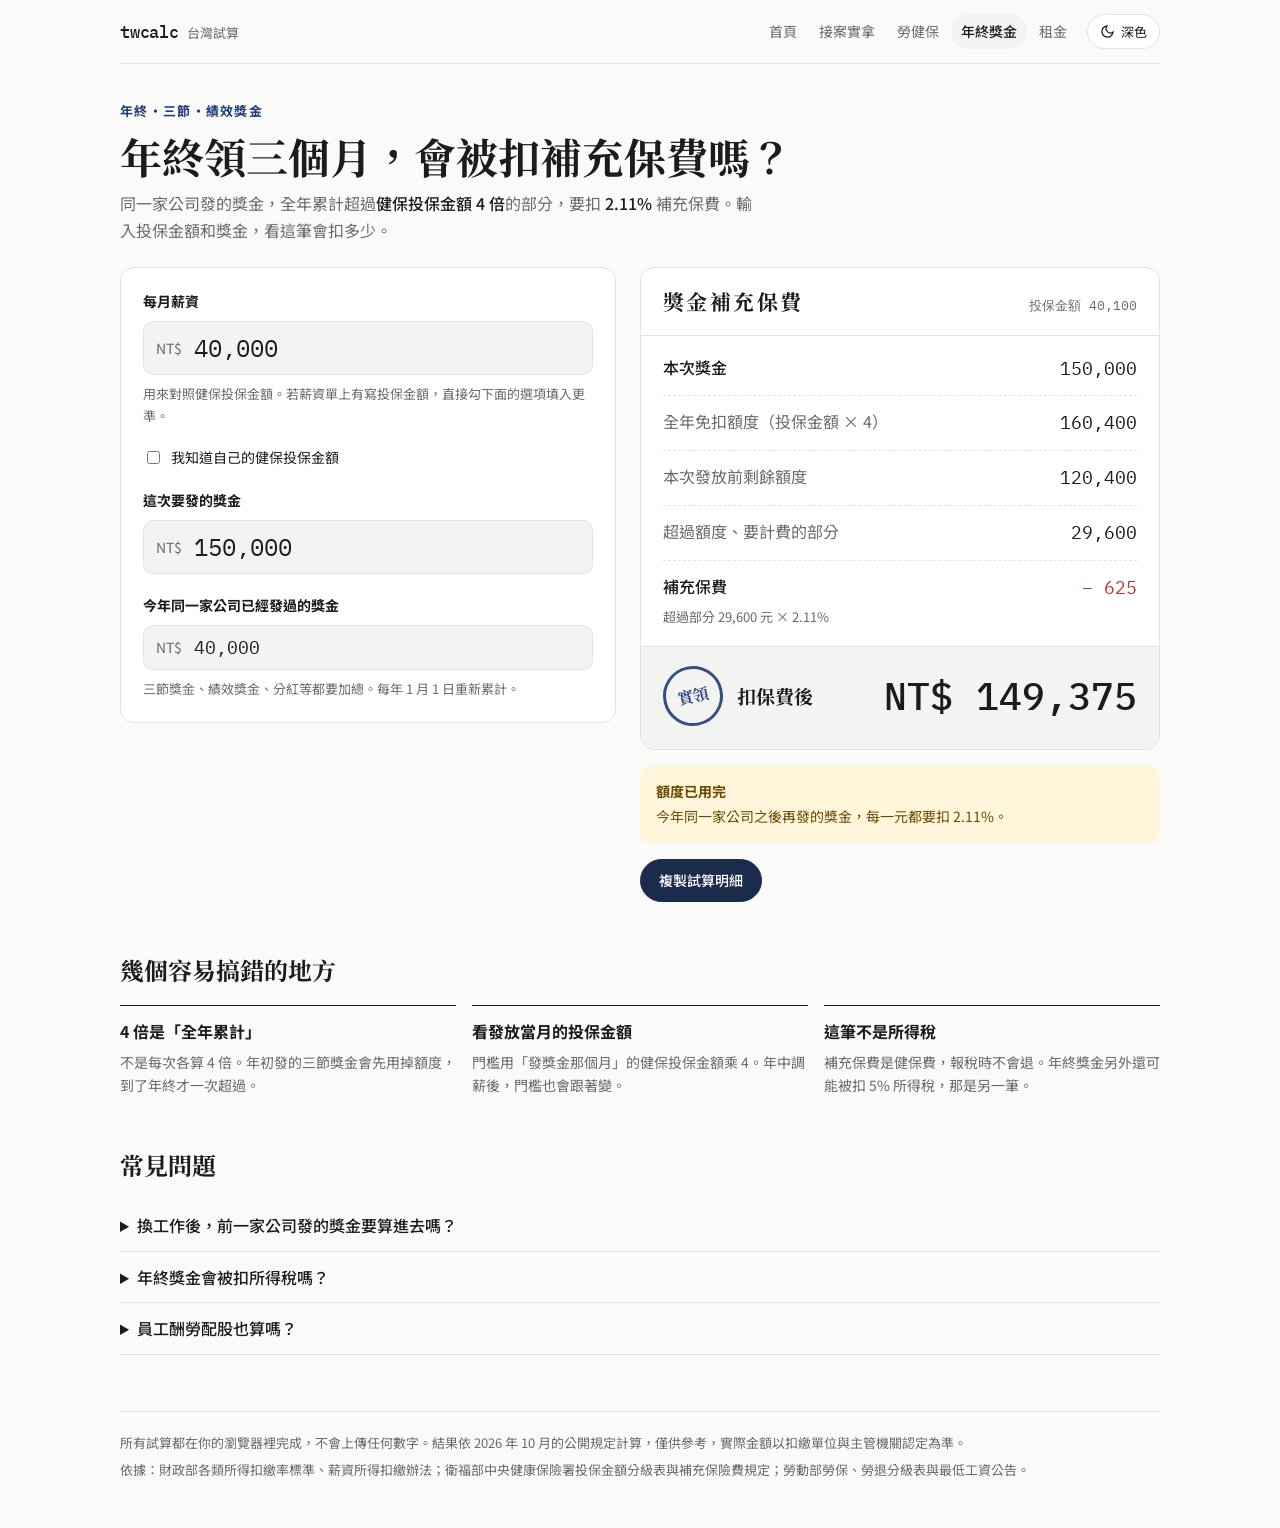
==== bonus/index.html @ 4d712dc9 "Add twcalc site: payroll, freelance, bonus, and rent calculators Static site with light/dark themes," ====
<!doctype html>
<html lang="zh-Hant-TW">
<head>
<meta charset="utf-8">
<meta name="viewport" content="width=device-width,initial-scale=1,viewport-fit=cover">
<title>年終獎金補充保費試算｜twcalc 台灣試算</title>
<meta name="description" content="年終、三節獎金會不會被扣二代健保補充保費？輸入投保金額與獎金，算出超過 4 倍門檻要扣多少。">
<link rel="canonical" href="https://vic510.github.io/twcalc/bonus/">
<meta property="og:type" content="website">
<meta property="og:title" content="年終獎金補充保費試算｜twcalc 台灣試算">
<meta property="og:description" content="年終、三節獎金會不會被扣二代健保補充保費？輸入投保金額與獎金，算出超過 4 倍門檻要扣多少。">
<meta property="og:url" content="https://vic510.github.io/twcalc/bonus/">
<meta property="og:locale" content="zh_TW">
<meta name="theme-color" content="#1B2B4B">
<link rel="icon" href="data:image/svg+xml,%3Csvg xmlns='http://www.w3.org/2000/svg' viewBox='0 0 32 32'%3E%3Crect width='32' height='32' rx='8' fill='%231B2B4B'/%3E%3Ctext x='16' y='22' font-size='17' text-anchor='middle' fill='white' font-family='monospace'%3Etw%3C/text%3E%3C/svg%3E">
<script>try{document.documentElement.dataset.theme=localStorage.getItem('twcalc-theme')||'light'}catch(e){document.documentElement.dataset.theme='light'}</script>
<link rel="preconnect" href="https://fonts.googleapis.com">
<link rel="preconnect" href="https://fonts.gstatic.com" crossorigin>
<link rel="stylesheet" href="https://fonts.googleapis.com/css2?family=Noto+Serif+TC:wght@700&family=Noto+Sans+TC:wght@400;500;700&family=IBM+Plex+Mono:wght@400;500&display=swap">
<link rel="stylesheet" href="../assets/site.css">
<script type="application/ld+json">{"@context": "https://schema.org", "@type": "WebApplication", "name": "年終獎金補充保費試算", "url": "https://vic510.github.io/twcalc/bonus/", "applicationCategory": "FinanceApplication", "operatingSystem": "Any", "inLanguage": "zh-Hant-TW", "offers": {"@type": "Offer", "price": "0", "priceCurrency": "TWD"}, "description": "年終、三節獎金會不會被扣二代健保補充保費？輸入投保金額與獎金，算出超過 4 倍門檻要扣多少。"}</script>
</head>
<body>
<div class="wrap">
<nav class="nav" aria-label="主要">
  <a class="brand" href="../"><b>twcalc</b><span>台灣試算</span></a>
  <div class="nav-r"><div class="links"><a href="../" class="keep">首頁</a><a href="../freelance/">接案實拿</a><a href="../payroll/">勞健保</a><a href="../bonus/" aria-current="page">年終獎金</a><a href="../rent/">租金</a></div><button class="theme" id="theme" type="button"></button></div>
</nav>
  <header class="hero">
    <div class="eyebrow">年終・三節・績效獎金</div>
    <h1><span class="nw">年終領三個月，</span><span class="nw">會被扣補充保費嗎？</span></h1>
    <p class="lede">同一家公司發的獎金，全年累計超過<b>健保投保金額 4 倍</b>的部分，要扣 <b>2.11%</b> 補充保費。輸入投保金額和獎金，看這筆會扣多少。</p>
  </header>

  <div class="main">
    <form class="panel" id="form" autocomplete="off">
      <div class="field">
        <label class="label" for="salary">每月薪資</label>
        <div class="money"><span>NT$</span><input id="salary" inputmode="numeric" value="40,000" aria-describedby="salary-h"></div>
        <div class="hint" id="salary-h">用來對照健保投保金額。若薪資單上有寫投保金額，直接勾下面的選項填入更準。</div>
      </div>
      <label class="check"><input type="checkbox" id="known"> <span>我知道自己的健保投保金額</span></label>
      <div class="field" id="ins-f" hidden>
        <label class="label" for="ins">健保投保金額</label>
        <div class="money sm"><span>NT$</span><input id="ins" inputmode="numeric" value="40,100"></div>
      </div>

      <div class="field">
        <label class="label" for="bonus">這次要發的獎金</label>
        <div class="money"><span>NT$</span><input id="bonus" inputmode="numeric" value="150,000"></div>
      </div>
      <div class="field">
        <label class="label" for="before">今年同一家公司已經發過的獎金</label>
        <div class="money sm"><span>NT$</span><input id="before" inputmode="numeric" value="40,000"></div>
        <div class="hint">三節獎金、績效獎金、分紅等都要加總。每年 1 月 1 日重新累計。</div>
      </div>
    </form>

    <div class="side">
      <div class="slip" aria-live="polite">
        <div class="slip-head"><h2>獎金補充保費</h2><span class="code" id="slip-code"></span></div>
        <div class="rows">
          <div class="row"><span class="k">本次獎金</span><span class="v" id="o-bonus"></span></div>
          <div class="row sub"><span class="k">全年免扣額度（投保金額 × 4）</span><span class="v" id="o-cap"></span></div>
          <div class="row sub"><span class="k">本次發放前剩餘額度</span><span class="v" id="o-room"></span></div>
          <div class="row sub"><span class="k">超過額度、要計費的部分</span><span class="v" id="o-over"></span></div>
          <div class="row minus"><span class="k">補充保費</span><span class="v" id="o-prem"></span><span class="why" id="o-why"></span></div>
        </div>
        <div class="net"><span class="netl"><span class="stamp" id="stamp" aria-hidden="true">實領</span><span class="k">扣保費後</span></span><span class="v" id="o-net"></span></div>
      </div>
      <div class="alert" id="tip" hidden></div>
      <div class="actions">
        <button class="btn" type="button" id="copy">複製試算明細</button>
        <span class="toast" id="toast" role="status"></span>
      </div>
    </div>
  </div>

  <section class="info">
    <h2>幾個容易搞錯的地方</h2>
    <div class="grid3">
      <div class="card"><h3>4 倍是「全年累計」</h3><p>不是每次各算 4 倍。年初發的三節獎金會先用掉額度，到了年終才一次超過。</p></div>
      <div class="card"><h3>看發放當月的投保金額</h3><p>門檻用「發獎金那個月」的健保投保金額乘 4。年中調薪後，門檻也會跟著變。</p></div>
      <div class="card"><h3>這筆不是所得稅</h3><p>補充保費是健保費，報稅時不會退。年終獎金另外還可能被扣 5% 所得稅，那是另一筆。</p></div>
    </div>
  </section>

  <section class="info">
    <h2>常見問題</h2>
    <div>
      <details><summary>換工作後，前一家公司發的獎金要算進去嗎？</summary><p>不用。4 倍門檻是以同一個投保單位計算，換到新公司就重新累計。</p></details>
      <details><summary>年終獎金會被扣所得稅嗎？</summary><p>非每月給付的獎金，單次給付達 90,501 元（2026 年）時，公司會先扣 5% 所得稅，報稅時再結算。這和補充保費是兩筆不同的扣款。</p></details>
      <details><summary>員工酬勞配股也算嗎？</summary><p>算。以股票發放的員工酬勞同樣列入獎金累計，計費金額依健保署規定的價值認定。</p></details>
    </div>
  </section>

<footer class="foot">
  <span>所有試算都在你的瀏覽器裡完成，不會上傳任何數字。結果依 2026 年 10 月的公開規定計算，僅供參考，實際金額以扣繳單位與主管機關認定為準。</span>
  <span>依據：財政部各類所得扣繳率標準、薪資所得扣繳辦法；衛福部中央健康保險署投保金額分級表與補充保險費規定；勞動部勞保、勞退分級表與最低工資公告。</span>
</footer>
</div>
<script src="../assets/tw.js"></script>
<script src="../assets/ui.js"></script>
<script src="../assets/bonus.js" defer></script>
</body>
</html>
---- assets/site.css ----
/* twcalc：中性白底與炭黑兩種外觀，只有主要按鈕、選中狀態用藍黑色當重點 */
:root{
  --bg:#FAFAF9; --surface:#FFFFFF; --sunk:#F3F3F2; --ink:#1C1C1B; --muted:#6B6A67; --line:#E5E4E1;
  --accent:#1B2B4B; --on-accent:#FFFFFF; --accent-text:#1F3F7A; --accent-soft:#EDF1F8;
  --minus:#B4372B; --warn-bg:#FFF5DB; --warn-ink:#6A4B00;
  --f-display:"Noto Serif TC","Songti TC","PMingLiU",serif;
  --f-body:"Noto Sans TC","PingFang TC","Microsoft JhengHei",system-ui,sans-serif;
  --f-mono:"IBM Plex Mono",ui-monospace,"SFMono-Regular",Menlo,monospace;
  color-scheme:light;
}
:root[data-theme="dark"]{
  --bg:#1F1F1E; --surface:#2A2A28; --sunk:#232322; --ink:#ECECEA; --muted:#A3A29E; --line:#3A3A37;
  --accent:#2A4377; --on-accent:#FFFFFF; --accent-text:#9DB7EC; --accent-soft:#2B3240;
  --minus:#F08B7E; --warn-bg:#3A3220; --warn-ink:#F1D58C;
  color-scheme:dark;
}
*{box-sizing:border-box}
[hidden]{display:none!important}
html{-webkit-text-size-adjust:100%}
body{margin:0;background:var(--bg);color:var(--ink);font-family:var(--f-body);font-size:16px;line-height:1.65;
  padding-left:max(16px,env(safe-area-inset-left,0px));padding-right:max(16px,env(safe-area-inset-right,0px));padding-block:0 48px;
  transition:background-color .2s,color .2s}
@media (prefers-reduced-motion:reduce){body{transition:none}}
a{color:var(--accent-text)}
.wrap{max-width:1040px;margin:0 auto}

/* 導覽列 */
.nav{display:flex;align-items:center;justify-content:space-between;gap:12px;padding-block:14px;border-bottom:1px solid var(--line);flex-wrap:wrap}
.brand{display:flex;align-items:baseline;gap:8px;text-decoration:none;color:var(--ink)}
.brand b{font-family:var(--f-mono);font-weight:500;font-size:17px;letter-spacing:-.01em}
.brand span{font-size:13px;color:var(--muted)}
.nav-r{display:flex;align-items:center;gap:4px}
.links{display:flex;gap:2px}
.nav-r a{font-size:14px;color:var(--muted);text-decoration:none;padding:6px 10px;border-radius:999px}
.nav-r a:hover{color:var(--ink);background:var(--sunk)}
.nav-r a[aria-current="page"]{color:var(--ink);background:var(--sunk);font-weight:500}
.theme{font:inherit;font-size:13px;display:inline-flex;align-items:center;gap:6px;border:1px solid var(--line);background:var(--surface);color:var(--ink);border-radius:999px;padding:6px 12px;cursor:pointer;margin-left:6px}
.theme svg{width:15px;height:15px}
@media (max-width:640px){.nav{display:grid;grid-template-columns:1fr auto}.nav-r{display:contents}.links{grid-row:2;grid-column:1/-1;overflow-x:auto;white-space:nowrap;margin-inline:-4px;scrollbar-width:none}.links::-webkit-scrollbar{display:none}.theme{grid-row:1;grid-column:2}}

header.hero{padding-block:36px 24px;display:grid;gap:8px}
.eyebrow{font-size:13px;letter-spacing:.1em;color:var(--accent-text);font-weight:700}
h1{font-family:var(--f-display);font-size:clamp(28px,5vw,42px);line-height:1.25;margin:0;text-wrap:balance;font-weight:700}
.nw{display:inline-block}
.lede{color:var(--muted);max-width:40em;margin:0}
.lede b{color:var(--ink);font-weight:500}

.main{display:grid;grid-template-columns:minmax(0,1fr) minmax(0,1.05fr);gap:24px;align-items:start}
@media (max-width:820px){.main{grid-template-columns:minmax(0,1fr)}}
.panel{background:var(--surface);border:1px solid var(--line);border-radius:14px;padding:22px;display:grid;gap:20px}
.field{display:grid;gap:8px}
.label{font-size:14px;font-weight:700}
.hint{font-size:13px;color:var(--muted)}
.seg{display:flex;flex-wrap:wrap;gap:6px}
.seg button{font:inherit;font-size:14px;border:1px solid var(--line);background:transparent;color:var(--ink);border-radius:999px;padding:7px 14px;cursor:pointer}
.seg button[aria-pressed="true"]{background:var(--accent);border-color:var(--accent);color:var(--on-accent);font-weight:500}
.seg button:focus-visible,.btn:focus-visible,.theme:focus-visible,input:focus-visible,select:focus-visible,a:focus-visible{outline:2px solid var(--accent-text);outline-offset:2px}
.types{display:grid;gap:6px}
.type{display:grid;grid-template-columns:auto 1fr;gap:2px 10px;align-items:start;border:1px solid var(--line);border-radius:10px;padding:10px 12px;cursor:pointer}
.type input{margin-top:5px;accent-color:var(--accent)}
.type strong{font-weight:500}
.type span{grid-column:2;font-size:13px;color:var(--muted)}
.type:has(input:checked){border-color:var(--accent-text);background:var(--accent-soft)}
.money{display:flex;align-items:center;border:1px solid var(--line);border-radius:10px;background:var(--sunk);overflow:hidden}
.money span{padding:0 12px;color:var(--muted);font-size:14px}
.money input{flex:1;min-width:0;border:0;background:transparent;color:var(--ink);font-family:var(--f-mono);font-size:24px;padding:10px 12px 10px 0;font-variant-numeric:tabular-nums}
.money input:focus{outline:none}
.money:focus-within{border-color:var(--accent-text)}
.money.sm input{font-size:18px}
.check{display:flex;gap:8px;align-items:flex-start;font-size:14px}
.check input{margin-top:5px;accent-color:var(--accent)}
select.sel{font:inherit;font-size:15px;border:1px solid var(--line);background:var(--sunk);color:var(--ink);border-radius:10px;padding:9px 12px}
.two{display:grid;grid-template-columns:minmax(0,1fr) minmax(0,1fr);gap:12px}
@media (max-width:420px){.two{grid-template-columns:minmax(0,1fr)}}

/* 試算單 */
.slip{background:var(--surface);border:1px solid var(--line);border-radius:14px;position:relative;overflow:hidden}
.slip-head{display:flex;justify-content:space-between;align-items:baseline;gap:12px;flex-wrap:wrap;padding:16px 22px;border-bottom:1px solid var(--line)}
.slip-head h2{font-family:var(--f-display);font-size:21px;margin:0;letter-spacing:.12em}
.code{font-family:var(--f-mono);font-size:13px;color:var(--muted)}
.rows{display:grid;padding:6px 22px}
.row{display:grid;grid-template-columns:minmax(0,1fr) auto;gap:4px 16px;padding:12px 0;border-bottom:1px dashed var(--line)}
.row:last-child{border-bottom:0}
.row .k{font-weight:500}
.row .v{font-family:var(--f-mono);font-variant-numeric:tabular-nums;font-size:18px;text-align:right}
.row .why{grid-column:1/-1;font-size:13px;color:var(--muted)}
.row.minus .v{color:var(--minus)}
.row.sub .k{font-weight:400;color:var(--muted)}
.net{display:flex;justify-content:space-between;align-items:center;gap:16px;padding:18px 22px 22px;border-top:1px solid var(--line);background:var(--sunk);flex-wrap:wrap}
.netl{display:flex;align-items:center;gap:14px}
.net .k{font-family:var(--f-display);font-size:19px;font-weight:700}
.net .v{font-family:var(--f-mono);font-size:clamp(28px,6vw,38px);font-weight:500;font-variant-numeric:tabular-nums}
.stamp{flex:none;width:60px;height:60px;font-size:16px;border:3px solid var(--accent-text);border-radius:50%;color:var(--accent-text);display:grid;place-items:center;
  font-family:var(--f-display);font-weight:700;line-height:1.1;text-align:center;transform:rotate(-12deg);opacity:.9;pointer-events:none}
@media (prefers-reduced-motion:no-preference){.stamp.hit{animation:stamp .35s ease-out}@keyframes stamp{from{transform:rotate(-12deg) scale(1.35);opacity:0}to{transform:rotate(-12deg) scale(1);opacity:.9}}}
.side{display:grid;gap:16px}
.alert{background:var(--warn-bg);color:var(--warn-ink);border-radius:10px;padding:14px 16px;font-size:14px}
.alert strong{display:block;margin-bottom:2px}
.cost{display:grid;grid-template-columns:repeat(auto-fit,minmax(140px,1fr));gap:1px;background:var(--line);border:1px solid var(--line);border-radius:10px;overflow:hidden}
.cost div{background:var(--surface);padding:12px 14px;display:grid;gap:2px}
.cost small{color:var(--muted);font-size:12px}
.cost b{font-family:var(--f-mono);font-weight:500;font-size:18px;font-variant-numeric:tabular-nums}
.actions{display:flex;gap:8px;flex-wrap:wrap}
.btn{font:inherit;font-size:14px;font-weight:500;border:1px solid var(--accent);background:var(--accent);color:var(--on-accent);border-radius:999px;padding:9px 18px;cursor:pointer;text-decoration:none;display:inline-block;text-align:center}
.btn:hover{filter:brightness(1.15)}
.btn.ghost{background:transparent;color:var(--ink);border-color:var(--line)}
.toast{font-size:13px;color:var(--accent-text);align-self:center}

section.info{margin-top:48px;display:grid;gap:16px}
section.info h2{font-family:var(--f-display);font-size:24px;margin:0}
.grid3{display:grid;grid-template-columns:repeat(auto-fit,minmax(240px,1fr));gap:16px}
.card{border-top:1px solid var(--ink);padding-top:12px;display:grid;gap:6px;align-content:start}
.card h3{margin:0;font-size:16px}
.card p{margin:0;font-size:14px;color:var(--muted)}
.tbl{overflow-x:auto;border:1px solid var(--line);border-radius:10px;background:var(--surface)}
table{border-collapse:collapse;width:100%;min-width:560px;font-size:14px}
th,td{text-align:left;padding:10px 14px;border-bottom:1px solid var(--line);vertical-align:top}
th{font-weight:700;background:var(--sunk)}
td.n{font-family:var(--f-mono);font-variant-numeric:tabular-nums}
tr:last-child td{border-bottom:0}
.pack{margin-top:48px;border:1px solid var(--line);border-radius:14px;padding:24px;display:grid;grid-template-columns:minmax(0,1.4fr) minmax(0,1fr);gap:24px;background:var(--surface)}
@media (max-width:760px){.pack{grid-template-columns:minmax(0,1fr)}}
.pack h2{font-family:var(--f-display);font-size:24px;margin:0 0 8px}
.pack ul{margin:0;padding-left:1.2em;display:grid;gap:4px;font-size:15px}
.pack .buy{display:grid;gap:10px;align-content:center}
.price{font-family:var(--f-mono);font-size:32px;font-weight:500}
.price small{font-size:14px;color:var(--muted);font-family:var(--f-body)}
details{border-bottom:1px solid var(--line);padding:12px 0}
details summary{cursor:pointer;font-weight:500}
details p{margin:8px 0 0;color:var(--muted);font-size:15px;max-width:44em}
footer.foot{margin-top:56px;padding-top:20px;border-top:1px solid var(--line);font-size:13px;color:var(--muted);display:grid;gap:6px}

/* 首頁 */
.tools{display:grid;grid-template-columns:repeat(auto-fit,minmax(min(100%,420px),1fr));gap:14px}
.tool{display:grid;gap:8px;align-content:start;background:var(--surface);border:1px solid var(--line);border-radius:14px;padding:20px;text-decoration:none;color:var(--ink);transition:border-color .15s,transform .15s}
.tool:hover{border-color:var(--accent-text)}
@media (prefers-reduced-motion:no-preference){.tool:hover{transform:translateY(-2px)}}
.tool .tag{font-size:12px;color:var(--accent-text);font-weight:700;letter-spacing:.06em}
.tool h3{margin:0;font-family:var(--f-display);font-size:21px}
.tool p{margin:0;font-size:14px;color:var(--muted)}
.tool .q{font-family:var(--f-mono);font-size:13px;color:var(--muted);border-top:1px dashed var(--line);padding-top:10px;margin-top:4px}
.tool .go{font-size:14px;font-weight:500;color:var(--accent-text)}
.packs{display:grid;grid-template-columns:repeat(auto-fit,minmax(min(100%,300px),1fr));gap:14px}
.packcard{display:grid;gap:8px;background:var(--surface);border:1px solid var(--line);border-radius:14px;padding:20px}
.packcard h3{margin:0;font-size:17px}
.packcard p{margin:0;font-size:14px;color:var(--muted)}
.packcard .row2{display:flex;justify-content:space-between;align-items:center;gap:12px;flex-wrap:wrap;margin-top:6px}
.packcard .p{font-family:var(--f-mono);font-size:20px}
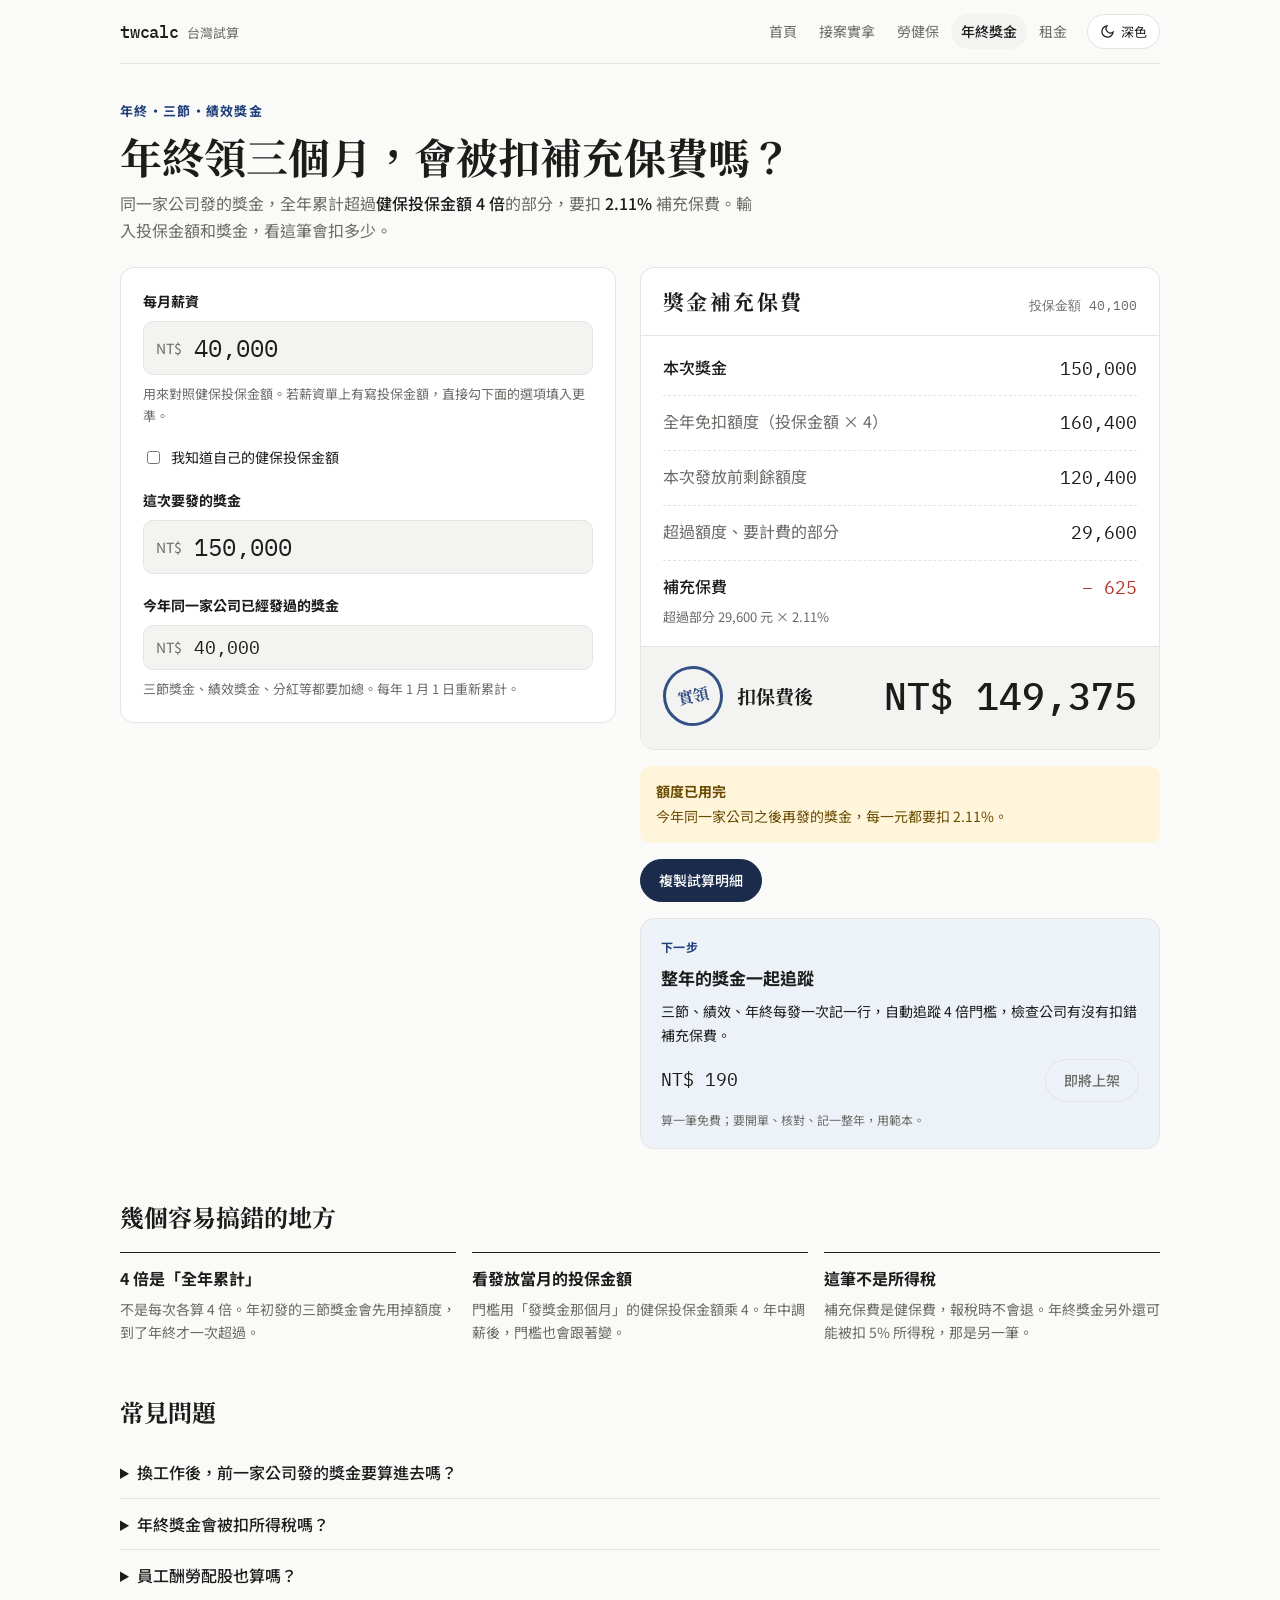
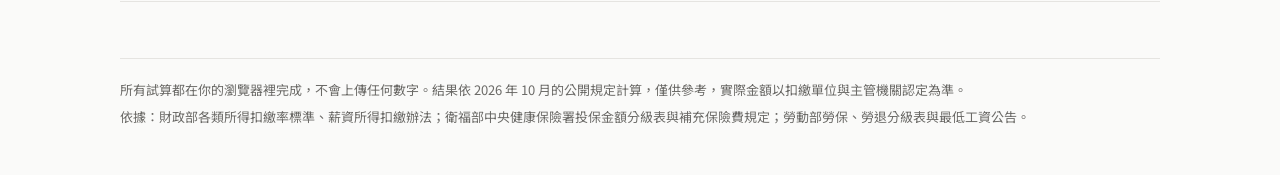
==== commit 28f5f1ba: "Add next-step product prompts beside each calculator result Freelance and payroll prompts use the vi" ====
--- a/bonus/index.html
+++ b/bonus/index.html
@@ -73,6 +73,13 @@
         <button class="btn" type="button" id="copy">複製試算明細</button>
         <span class="toast" id="toast" role="status"></span>
       </div>
+      <div class="next" id="next">
+        <span class="tag">下一步</span>
+        <h3>整年的獎金一起追蹤</h3>
+        <p id="next-body">三節、績效、年終每發一次記一行，自動追蹤 4 倍門檻，檢查公司有沒有扣錯補充保費。</p>
+        <div class="row2"><span class="p">NT$ 190</span><span class="btn" aria-disabled="true">即將上架</span></div>
+        <span class="free">算一筆免費；要開單、核對、記一整年，用範本。</span>
+      </div>
     </div>
   </div>
 
--- a/assets/site.css
+++ b/assets/site.css
@@ -146,3 +146,14 @@
 .packcard p{margin:0;font-size:14px;color:var(--muted)}
 .packcard .row2{display:flex;justify-content:space-between;align-items:center;gap:12px;flex-wrap:wrap;margin-top:6px}
 .packcard .p{font-family:var(--f-mono);font-size:20px}
+
+/* 算完之後的下一步 */
+.next{border:1px solid var(--line);border-radius:14px;padding:18px 20px;background:var(--accent-soft);display:grid;gap:8px}
+.next .tag{font-size:12px;font-weight:700;letter-spacing:.06em;color:var(--accent-text)}
+.next h3{margin:0;font-size:17px}
+.next p{margin:0;font-size:14px;color:var(--ink)}
+.next p b{font-family:var(--f-mono);font-weight:500}
+.next .row2{display:flex;justify-content:space-between;align-items:center;gap:12px;flex-wrap:wrap;margin-top:4px}
+.next .p{font-family:var(--f-mono);font-size:18px}
+.next .free{font-size:12px;color:var(--muted)}
+.btn[aria-disabled="true"]{background:transparent;color:var(--muted);border-color:var(--line);cursor:default;filter:none}
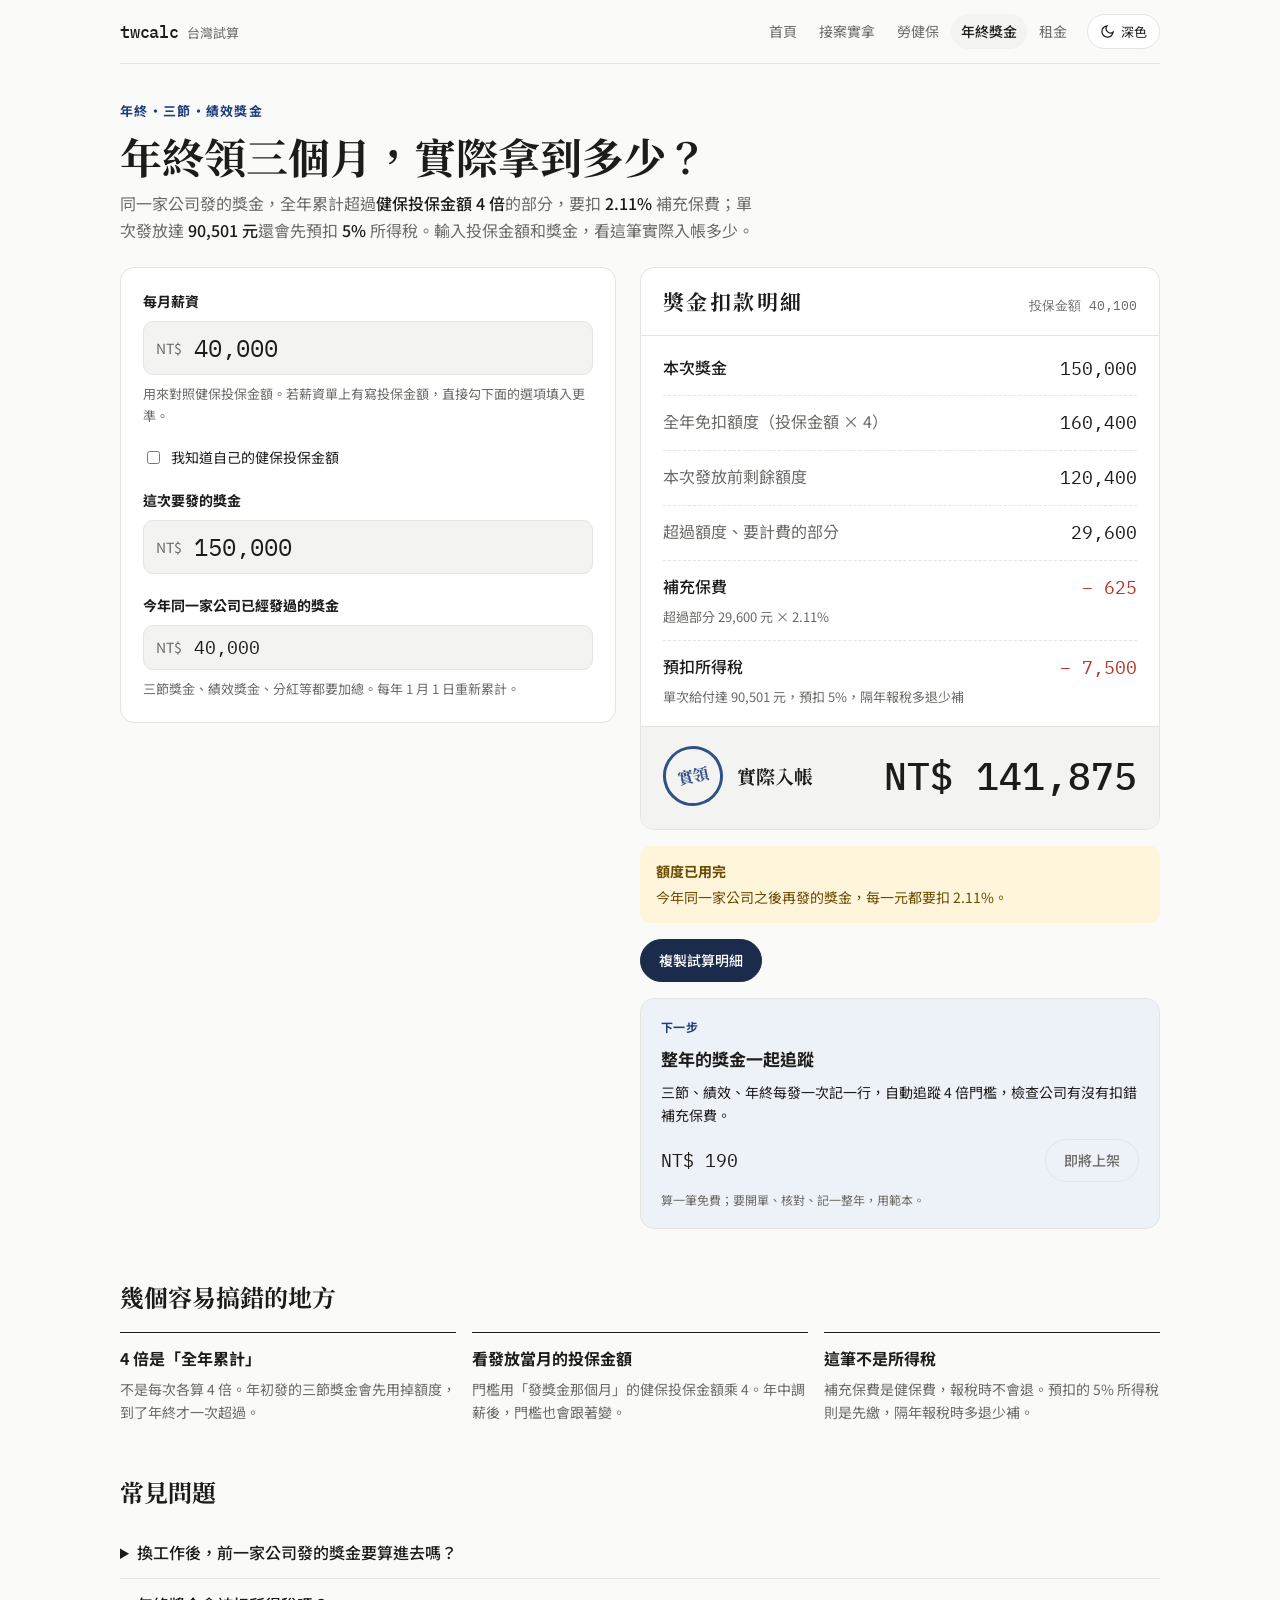
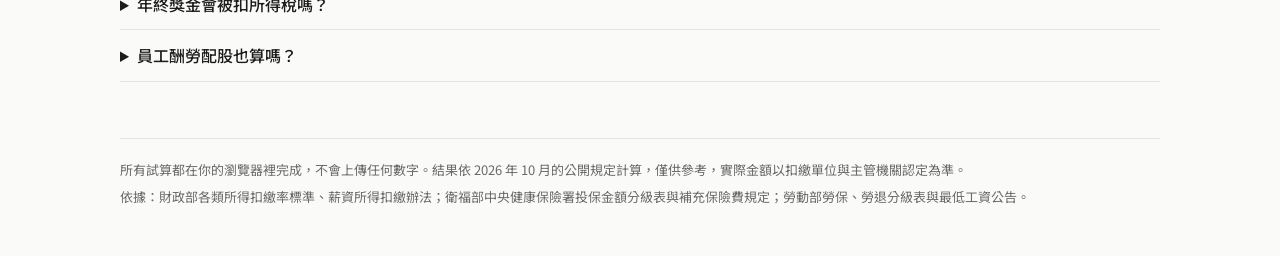
==== commit 1bd89f0c: "Bonus page: deduct 5% withholding; follow system theme; mobile layout fixes - Bonus calculator now w" ====
--- a/bonus/index.html
+++ b/bonus/index.html
@@ -3,22 +3,22 @@
 <head>
 <meta charset="utf-8">
 <meta name="viewport" content="width=device-width,initial-scale=1,viewport-fit=cover">
-<title>年終獎金補充保費試算｜twcalc 台灣試算</title>
-<meta name="description" content="年終、三節獎金會不會被扣二代健保補充保費？輸入投保金額與獎金，算出超過 4 倍門檻要扣多少。">
+<title>年終獎金實領試算｜twcalc 台灣試算</title>
+<meta name="description" content="年終、三節獎金會被扣多少？輸入投保金額與獎金，算出二代健保補充保費（超過 4 倍門檻）與 5% 預扣所得稅，看實際入帳金額。">
 <link rel="canonical" href="https://vic510.github.io/twcalc/bonus/">
 <meta property="og:type" content="website">
-<meta property="og:title" content="年終獎金補充保費試算｜twcalc 台灣試算">
-<meta property="og:description" content="年終、三節獎金會不會被扣二代健保補充保費？輸入投保金額與獎金，算出超過 4 倍門檻要扣多少。">
+<meta property="og:title" content="年終獎金實領試算｜twcalc 台灣試算">
+<meta property="og:description" content="年終、三節獎金會被扣多少？輸入投保金額與獎金，算出二代健保補充保費（超過 4 倍門檻）與 5% 預扣所得稅，看實際入帳金額。">
 <meta property="og:url" content="https://vic510.github.io/twcalc/bonus/">
 <meta property="og:locale" content="zh_TW">
 <meta name="theme-color" content="#1B2B4B">
 <link rel="icon" href="data:image/svg+xml,%3Csvg xmlns='http://www.w3.org/2000/svg' viewBox='0 0 32 32'%3E%3Crect width='32' height='32' rx='8' fill='%231B2B4B'/%3E%3Ctext x='16' y='22' font-size='17' text-anchor='middle' fill='white' font-family='monospace'%3Etw%3C/text%3E%3C/svg%3E">
-<script>try{document.documentElement.dataset.theme=localStorage.getItem('twcalc-theme')||'light'}catch(e){document.documentElement.dataset.theme='light'}</script>
+<script>(function(){var t;try{t=localStorage.getItem('twcalc-theme')}catch(e){}if(!t)t=matchMedia('(prefers-color-scheme: dark)').matches?'dark':'light';document.documentElement.dataset.theme=t})()</script>
 <link rel="preconnect" href="https://fonts.googleapis.com">
 <link rel="preconnect" href="https://fonts.gstatic.com" crossorigin>
 <link rel="stylesheet" href="https://fonts.googleapis.com/css2?family=Noto+Serif+TC:wght@700&family=Noto+Sans+TC:wght@400;500;700&family=IBM+Plex+Mono:wght@400;500&display=swap">
 <link rel="stylesheet" href="../assets/site.css">
-<script type="application/ld+json">{"@context": "https://schema.org", "@type": "WebApplication", "name": "年終獎金補充保費試算", "url": "https://vic510.github.io/twcalc/bonus/", "applicationCategory": "FinanceApplication", "operatingSystem": "Any", "inLanguage": "zh-Hant-TW", "offers": {"@type": "Offer", "price": "0", "priceCurrency": "TWD"}, "description": "年終、三節獎金會不會被扣二代健保補充保費？輸入投保金額與獎金，算出超過 4 倍門檻要扣多少。"}</script>
+<script type="application/ld+json">{"@context": "https://schema.org", "@type": "WebApplication", "name": "年終獎金實領試算", "url": "https://vic510.github.io/twcalc/bonus/", "applicationCategory": "FinanceApplication", "operatingSystem": "Any", "inLanguage": "zh-Hant-TW", "offers": {"@type": "Offer", "price": "0", "priceCurrency": "TWD"}, "description": "年終、三節獎金會被扣多少？輸入投保金額與獎金，算出二代健保補充保費（超過 4 倍門檻）與 5% 預扣所得稅，看實際入帳金額。"}</script>
 </head>
 <body>
 <div class="wrap">
@@ -28,8 +28,8 @@
 </nav>
   <header class="hero">
     <div class="eyebrow">年終・三節・績效獎金</div>
-    <h1><span class="nw">年終領三個月，</span><span class="nw">會被扣補充保費嗎？</span></h1>
-    <p class="lede">同一家公司發的獎金，全年累計超過<b>健保投保金額 4 倍</b>的部分，要扣 <b>2.11%</b> 補充保費。輸入投保金額和獎金，看這筆會扣多少。</p>
+    <h1><span class="nw">年終領三個月，</span><span class="nw">實際拿到多少？</span></h1>
+    <p class="lede">同一家公司發的獎金，全年累計超過<b>健保投保金額 4 倍</b>的部分，要扣 <b>2.11%</b> 補充保費；單次發放達 <b>90,501 元</b>還會先預扣 <b>5%</b> 所得稅。輸入投保金額和獎金，看這筆實際入帳多少。</p>
   </header>
 
   <div class="main">
@@ -58,15 +58,16 @@
 
     <div class="side">
       <div class="slip" aria-live="polite">
-        <div class="slip-head"><h2>獎金補充保費</h2><span class="code" id="slip-code"></span></div>
+        <div class="slip-head"><h2>獎金扣款明細</h2><span class="code" id="slip-code"></span></div>
         <div class="rows">
           <div class="row"><span class="k">本次獎金</span><span class="v" id="o-bonus"></span></div>
           <div class="row sub"><span class="k">全年免扣額度（投保金額 × 4）</span><span class="v" id="o-cap"></span></div>
           <div class="row sub"><span class="k">本次發放前剩餘額度</span><span class="v" id="o-room"></span></div>
           <div class="row sub"><span class="k">超過額度、要計費的部分</span><span class="v" id="o-over"></span></div>
           <div class="row minus"><span class="k">補充保費</span><span class="v" id="o-prem"></span><span class="why" id="o-why"></span></div>
+          <div class="row minus"><span class="k">預扣所得稅</span><span class="v" id="o-tax"></span><span class="why" id="o-tax-why"></span></div>
         </div>
-        <div class="net"><span class="netl"><span class="stamp" id="stamp" aria-hidden="true">實領</span><span class="k">扣保費後</span></span><span class="v" id="o-net"></span></div>
+        <div class="net"><span class="netl"><span class="stamp" id="stamp" aria-hidden="true">實領</span><span class="k">實際入帳</span></span><span class="v" id="o-net"></span></div>
       </div>
       <div class="alert" id="tip" hidden></div>
       <div class="actions">
@@ -88,7 +89,7 @@
     <div class="grid3">
       <div class="card"><h3>4 倍是「全年累計」</h3><p>不是每次各算 4 倍。年初發的三節獎金會先用掉額度，到了年終才一次超過。</p></div>
       <div class="card"><h3>看發放當月的投保金額</h3><p>門檻用「發獎金那個月」的健保投保金額乘 4。年中調薪後，門檻也會跟著變。</p></div>
-      <div class="card"><h3>這筆不是所得稅</h3><p>補充保費是健保費，報稅時不會退。年終獎金另外還可能被扣 5% 所得稅，那是另一筆。</p></div>
+      <div class="card"><h3>這筆不是所得稅</h3><p>補充保費是健保費，報稅時不會退。預扣的 5% 所得稅則是先繳，隔年報稅時多退少補。</p></div>
     </div>
   </section>
 
@@ -96,7 +97,7 @@
     <h2>常見問題</h2>
     <div>
       <details><summary>換工作後，前一家公司發的獎金要算進去嗎？</summary><p>不用。4 倍門檻是以同一個投保單位計算，換到新公司就重新累計。</p></details>
-      <details><summary>年終獎金會被扣所得稅嗎？</summary><p>非每月給付的獎金，單次給付達 90,501 元（2026 年）時，公司會先扣 5% 所得稅，報稅時再結算。這和補充保費是兩筆不同的扣款。</p></details>
+      <details><summary>年終獎金會被扣所得稅嗎？</summary><p>非每月給付的獎金，單次給付達 90,501 元（2026 年）時，公司會先扣 5% 所得稅，報稅時再結算，本工具已列入。這和補充保費是兩筆不同的扣款。少數公司改把獎金併入當月薪資、依扣繳稅額表計算，或是你不是稅法上的居住者（扣 18%），實際預扣金額會不同。</p></details>
       <details><summary>員工酬勞配股也算嗎？</summary><p>算。以股票發放的員工酬勞同樣列入獎金累計，計費金額依健保署規定的價值認定。</p></details>
     </div>
   </section>
--- a/assets/site.css
+++ b/assets/site.css
@@ -96,10 +96,12 @@
 .side{display:grid;gap:16px}
 .alert{background:var(--warn-bg);color:var(--warn-ink);border-radius:10px;padding:14px 16px;font-size:14px}
 .alert strong{display:block;margin-bottom:2px}
-.cost{display:grid;grid-template-columns:repeat(auto-fit,minmax(140px,1fr));gap:1px;background:var(--line);border:1px solid var(--line);border-radius:10px;overflow:hidden}
+.cost{display:grid;grid-template-columns:repeat(3,minmax(0,1fr));gap:1px;background:var(--line);border:1px solid var(--line);border-radius:10px;overflow:hidden}
 .cost div{background:var(--surface);padding:12px 14px;display:grid;gap:2px}
 .cost small{color:var(--muted);font-size:12px}
 .cost b{font-family:var(--f-mono);font-weight:500;font-size:18px;font-variant-numeric:tabular-nums}
+@media (max-width:420px){.cost div{padding:10px}.cost b{font-size:16px}}
+@media (max-width:340px){.cost{grid-template-columns:minmax(0,1fr)}}
 .actions{display:flex;gap:8px;flex-wrap:wrap}
 .btn{font:inherit;font-size:14px;font-weight:500;border:1px solid var(--accent);background:var(--accent);color:var(--on-accent);border-radius:999px;padding:9px 18px;cursor:pointer;text-decoration:none;display:inline-block;text-align:center}
 .btn:hover{filter:brightness(1.15)}
@@ -113,6 +115,8 @@
 .card h3{margin:0;font-size:16px}
 .card p{margin:0;font-size:14px;color:var(--muted)}
 .tbl{overflow-x:auto;border:1px solid var(--line);border-radius:10px;background:var(--surface)}
+.swipe{display:none;margin:0;font-size:13px;color:var(--muted)}
+@media (max-width:620px){.swipe{display:block}}
 table{border-collapse:collapse;width:100%;min-width:560px;font-size:14px}
 th,td{text-align:left;padding:10px 14px;border-bottom:1px solid var(--line);vertical-align:top}
 th{font-weight:700;background:var(--sunk)}
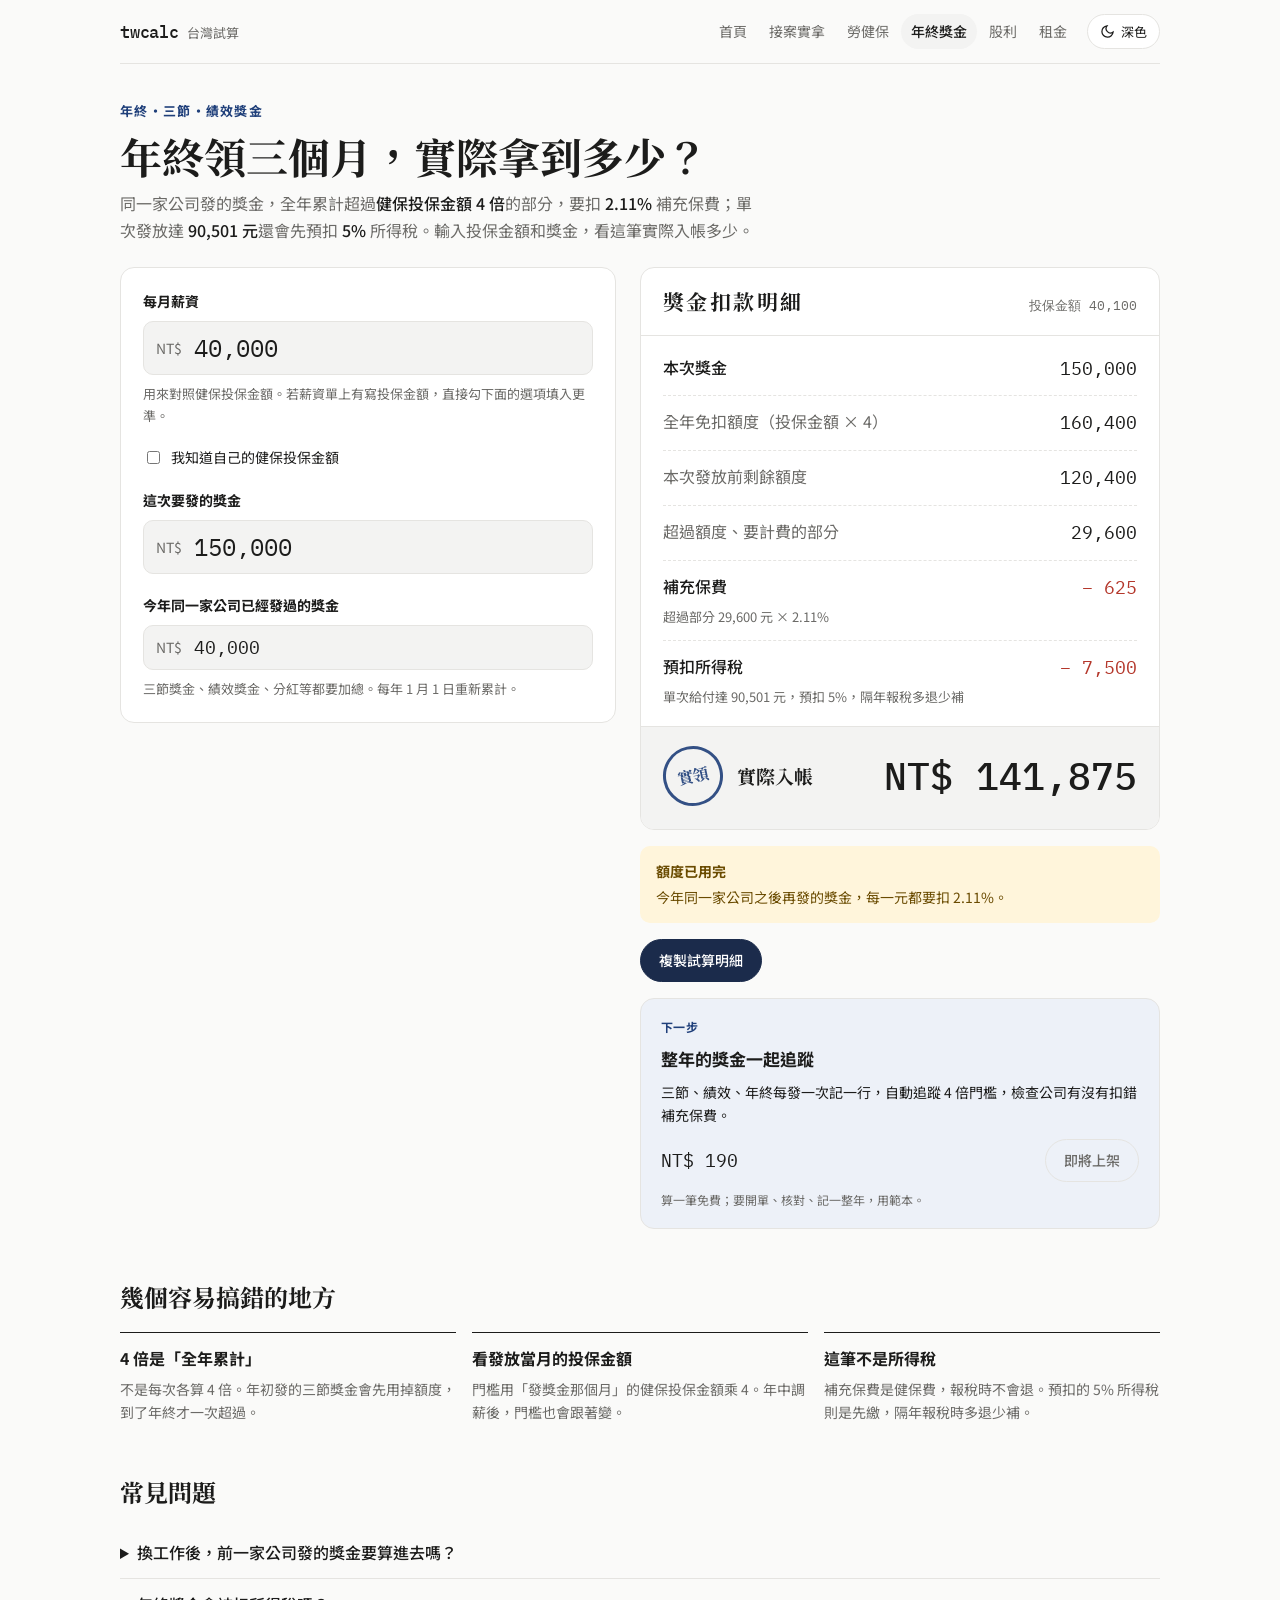
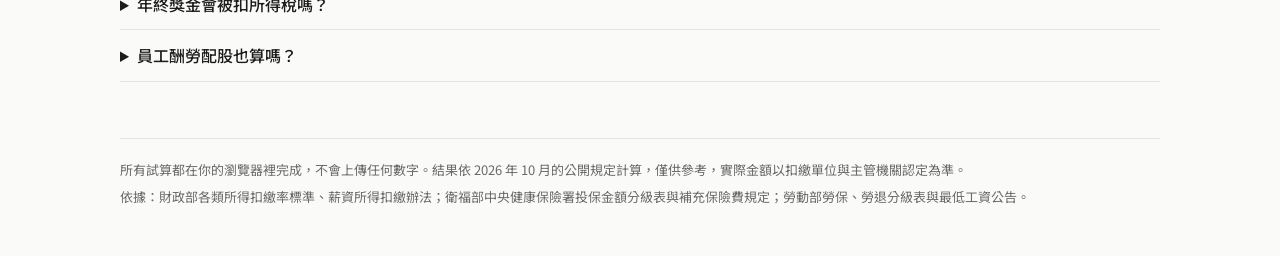
==== commit e38041e6: "Add dividend calculator: supplementary premium and combined vs separate tax New /dividend/ page for " ====
--- a/bonus/index.html
+++ b/bonus/index.html
@@ -24,7 +24,7 @@
 <div class="wrap">
 <nav class="nav" aria-label="主要">
   <a class="brand" href="../"><b>twcalc</b><span>台灣試算</span></a>
-  <div class="nav-r"><div class="links"><a href="../" class="keep">首頁</a><a href="../freelance/">接案實拿</a><a href="../payroll/">勞健保</a><a href="../bonus/" aria-current="page">年終獎金</a><a href="../rent/">租金</a></div><button class="theme" id="theme" type="button"></button></div>
+  <div class="nav-r"><div class="links"><a href="../" class="keep">首頁</a><a href="../freelance/">接案實拿</a><a href="../payroll/">勞健保</a><a href="../bonus/" aria-current="page">年終獎金</a><a href="../dividend/">股利</a><a href="../rent/">租金</a></div><button class="theme" id="theme" type="button"></button></div>
 </nav>
   <header class="hero">
     <div class="eyebrow">年終・三節・績效獎金</div>
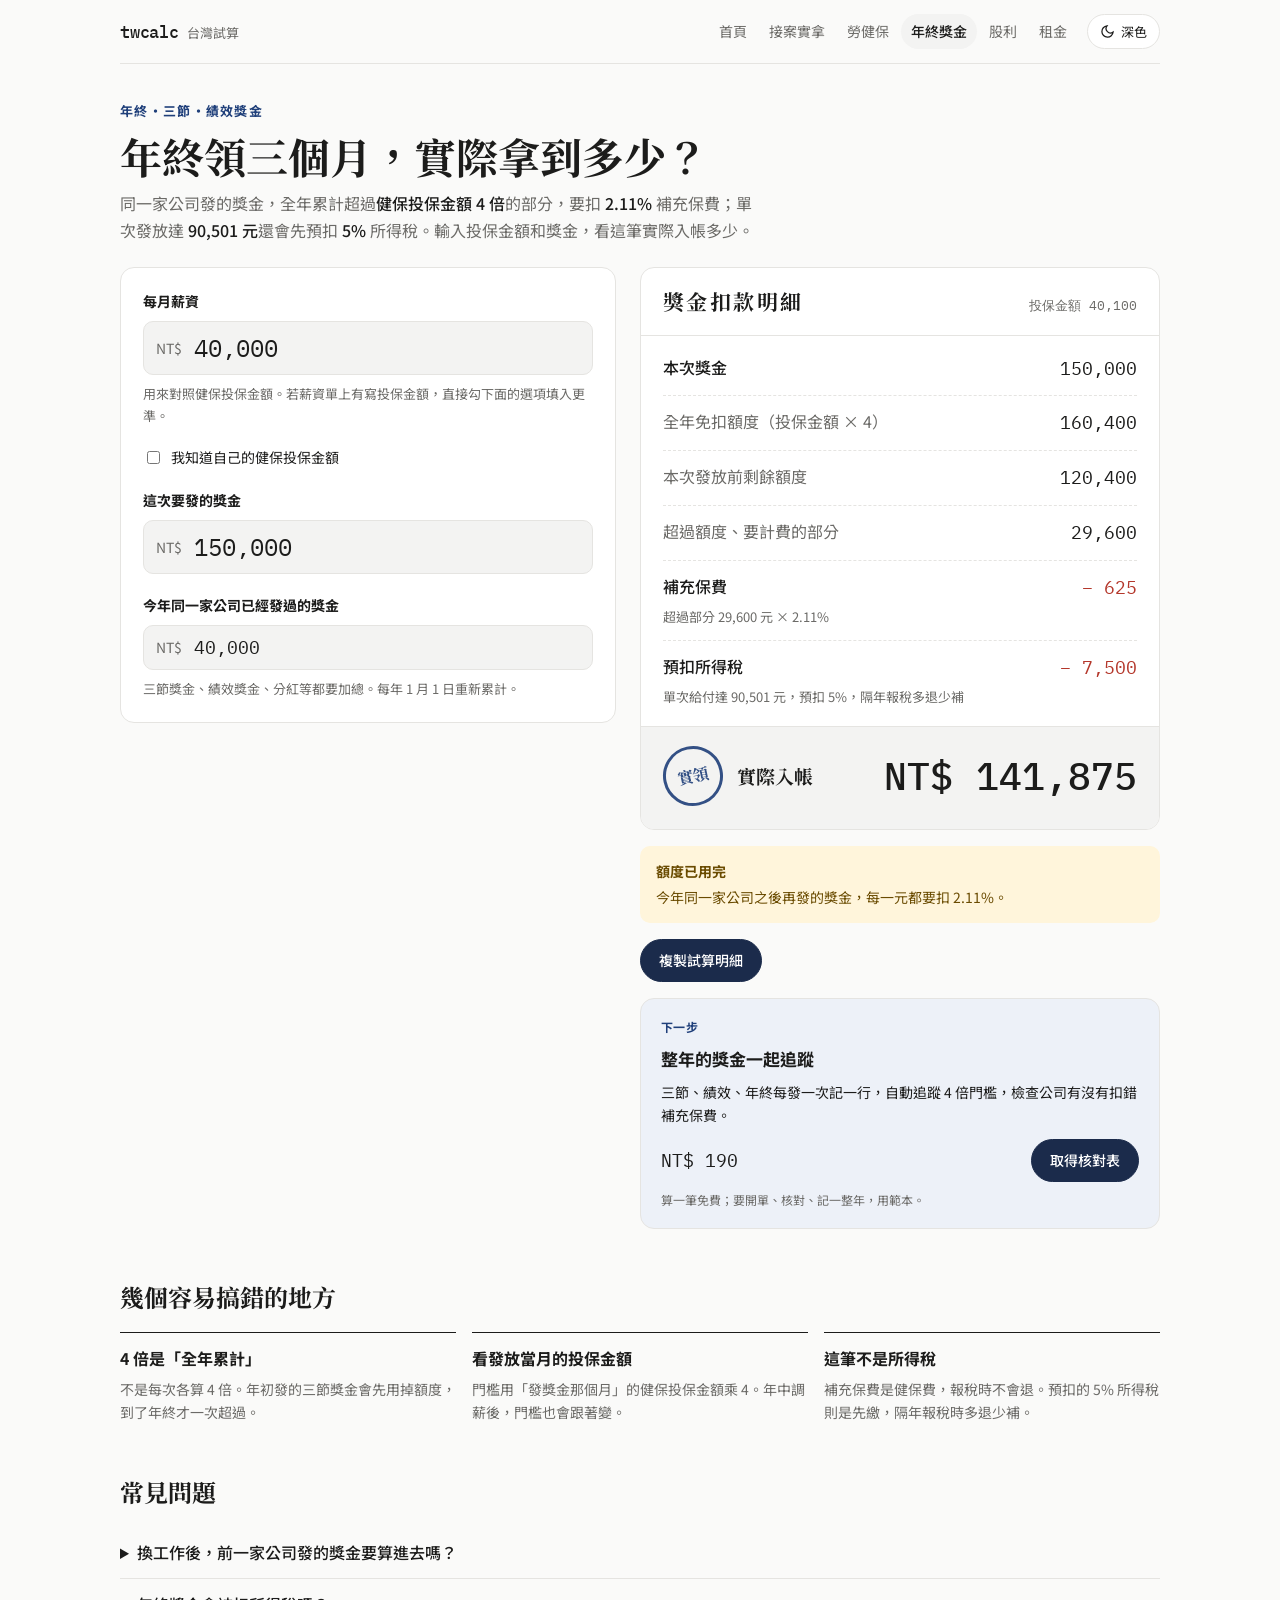
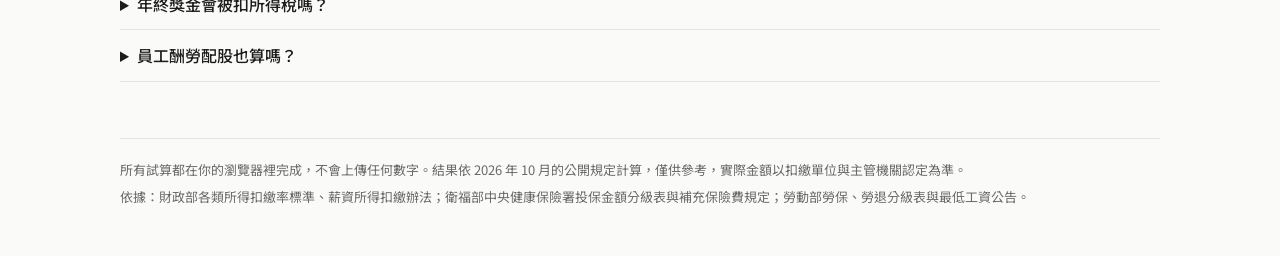
==== commit 5c11748f: "Link landlord and payroll workbooks to their Gumroad pages Co-Authored-By: Claude Opus 5.5 <noreply@" ====
--- a/bonus/index.html
+++ b/bonus/index.html
@@ -78,7 +78,7 @@
         <span class="tag">下一步</span>
         <h3>整年的獎金一起追蹤</h3>
         <p id="next-body">三節、績效、年終每發一次記一行，自動追蹤 4 倍門檻，檢查公司有沒有扣錯補充保費。</p>
-        <div class="row2"><span class="p">NT$ 190</span><span class="btn" aria-disabled="true">即將上架</span></div>
+        <div class="row2"><span class="p">NT$ 190</span><a class="btn" href="https://peterleaf8.gumroad.com/l/tw-payroll-check" target="_blank" rel="noopener">取得核對表</a></div>
         <span class="free">算一筆免費；要開單、核對、記一整年，用範本。</span>
       </div>
     </div>
